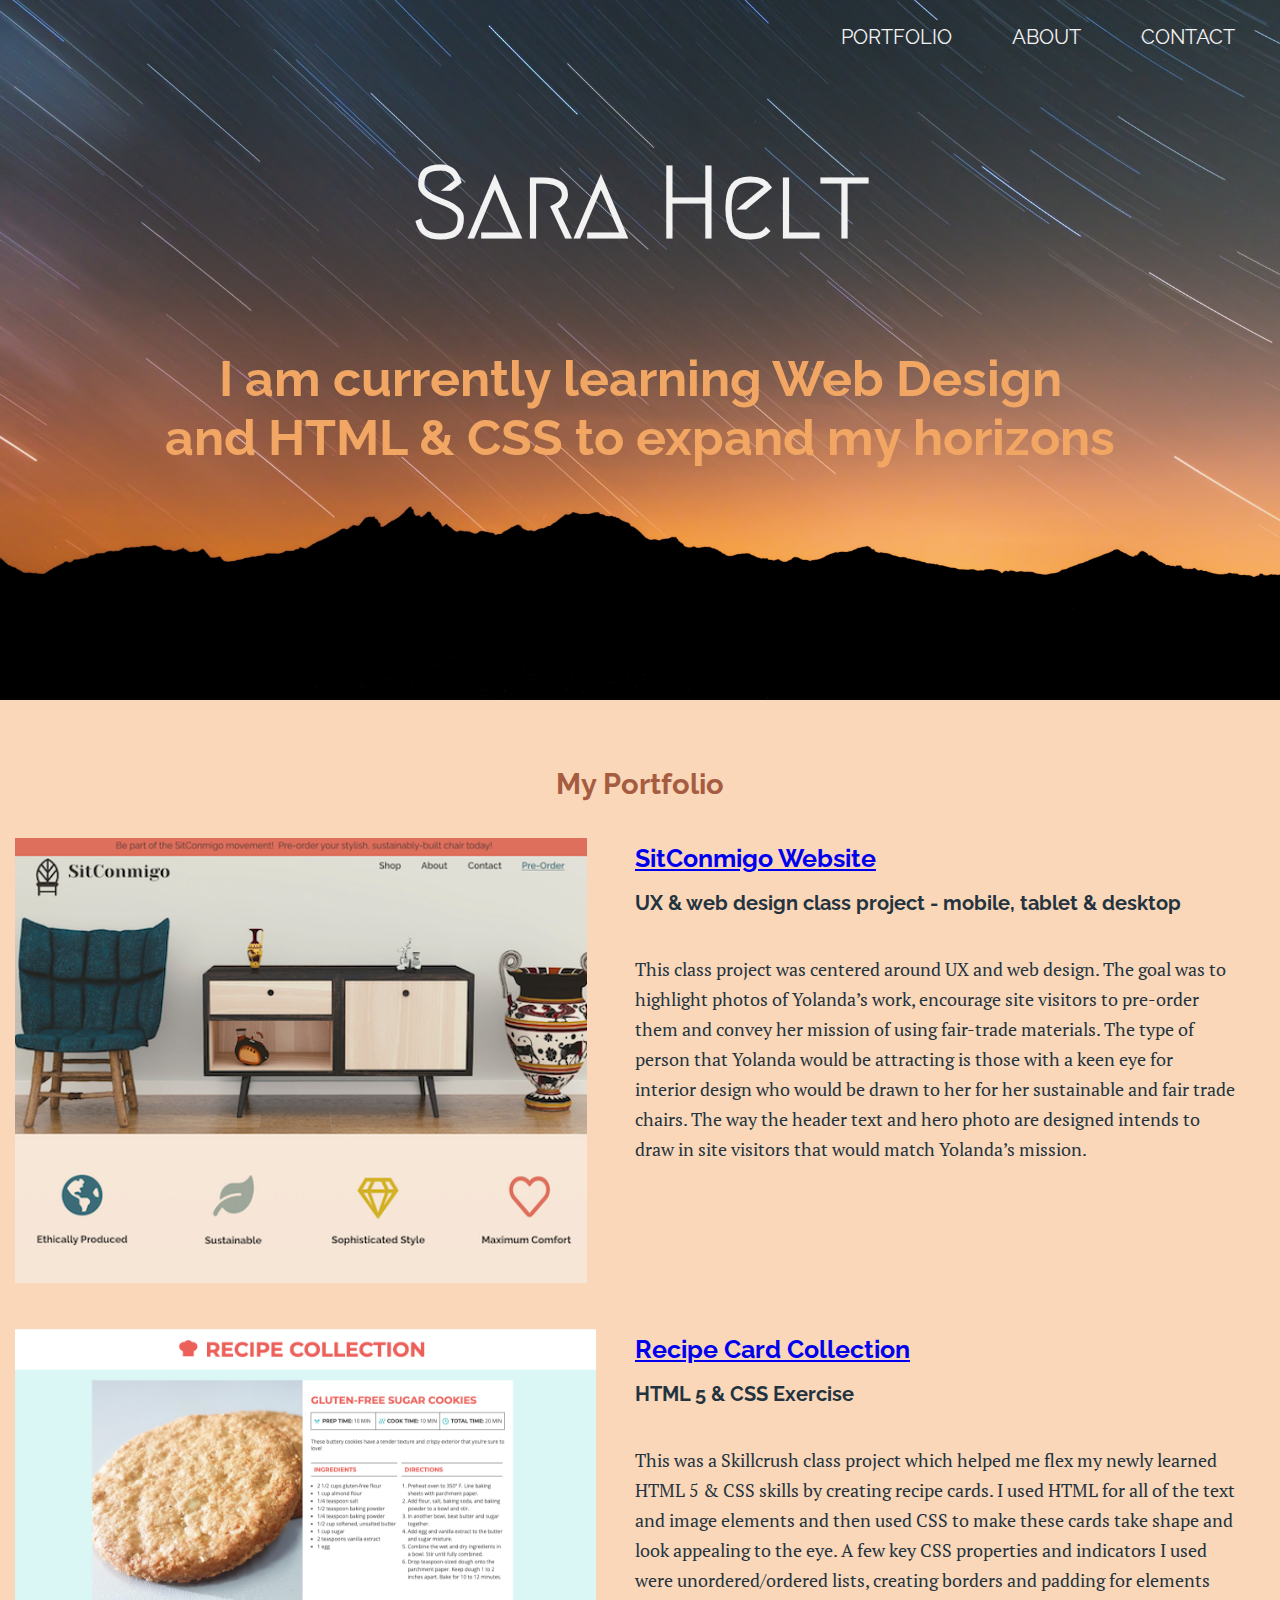
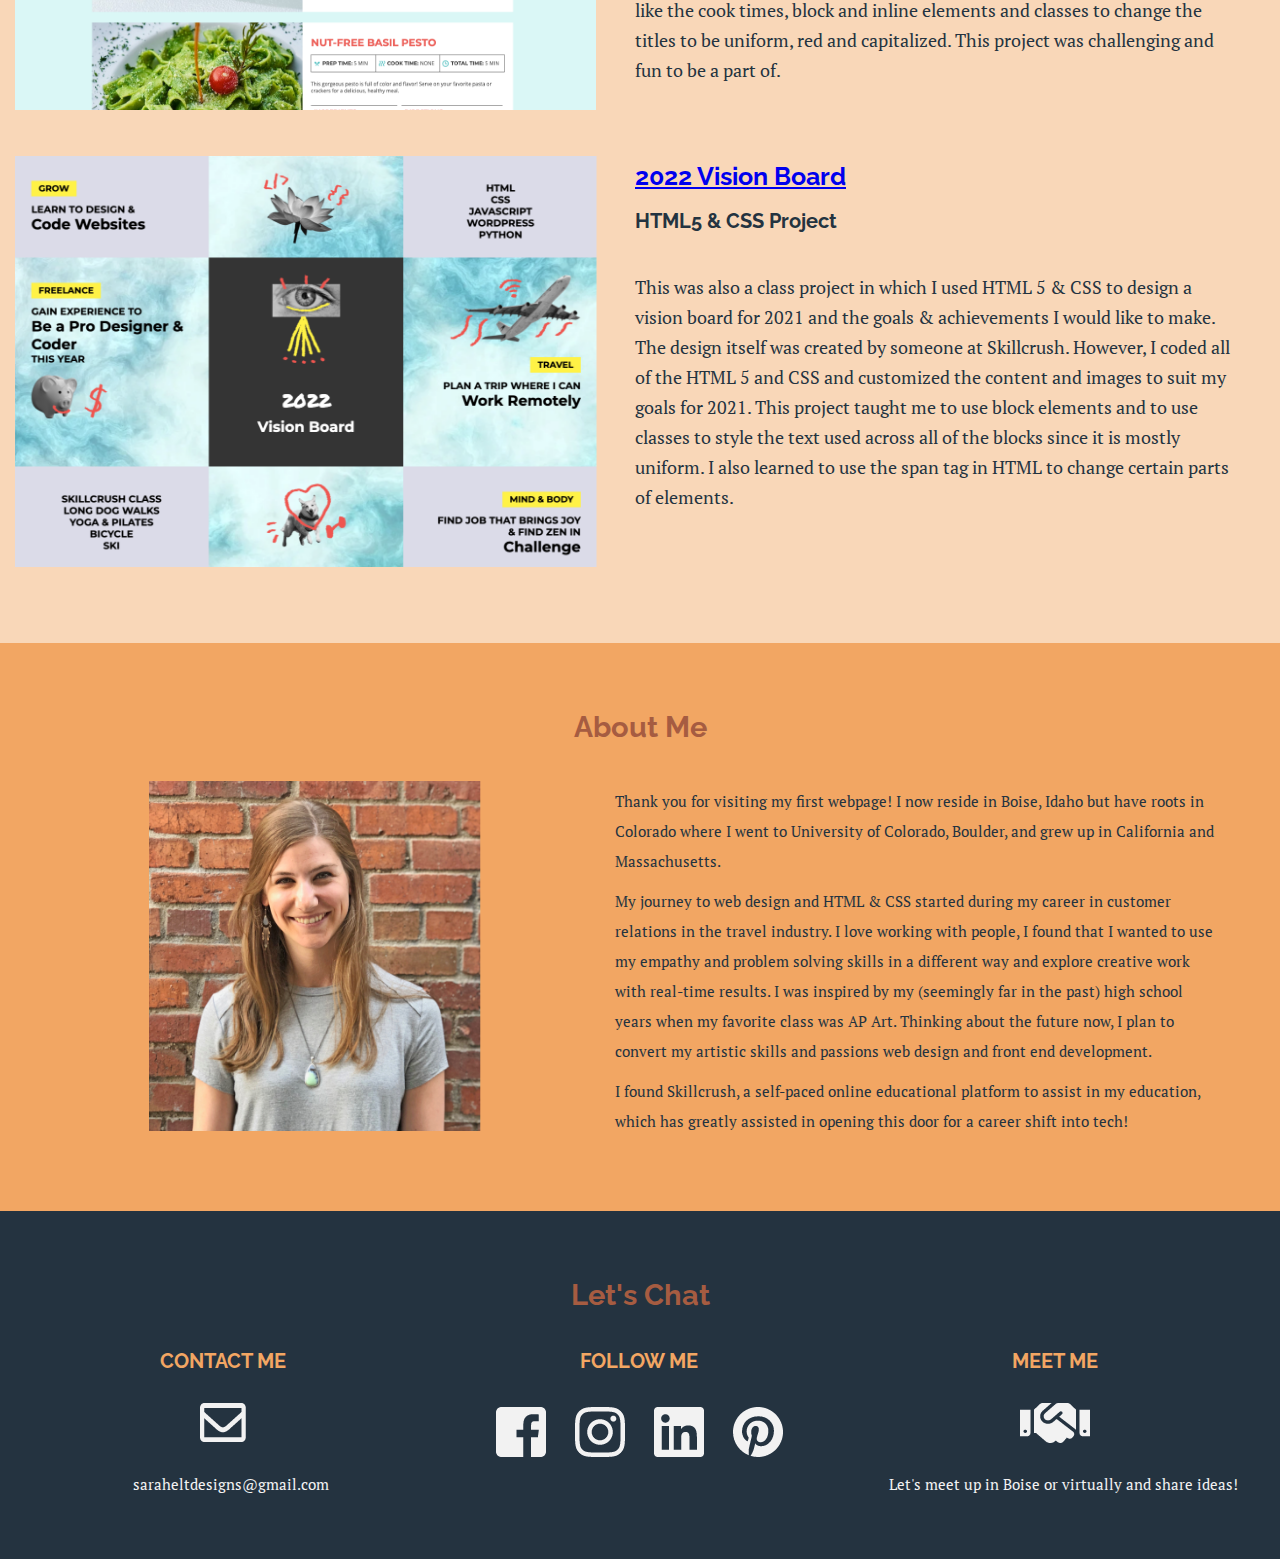
==== index.html @ 5b574b76 "Creating repo for portfolio project hosting" ====
<!doctype html>
<html lang="en">
  <head>
        <meta charset="utf-8">
        <meta name="viewport" content="width=device-width, initial-scale=1">
        <title>Sara Helt Designs</title>
        <link rel="stylesheet" href="css/normalize.css">
      	<link rel="stylesheet" href="css/main.css">
        <link rel="preconnect" href="https://fonts.gstatic.com">
        <link href="https://fonts.googleapis.com/css2?family=Megrim&family=PT+Serif&family=Raleway:wght@300;500&display=swap" rel="stylesheet">
  </head>
  <body>
      <header>
        <div class="full-width">
            <nav>
              <ul>
                <li><a href=#portfolio>Portfolio</a></li>
                <li><a href=#about>About</a></li>
                <li><a href =#footer>Contact</a></li>
              </ul>
            </nav>
        </div>
        <div class="full-width">
            <h1>Sara Helt</h1>
        </div>
        <div class="full-width">
            <h2>I am currently learning Web Design<br> and HTML & CSS to <span> expand my horizons</span></h2>
        </div>
      </header>

    <main>
    <section id="portfolio">
        <div class="title">
          <h3><span>My Portfolio</span></h3>
        </div>
        <div class="full-width">
            <div class="half-width">
              <img src="img/sitconmigo_thumbnail2.0.png" alt="sitconmigo"/>
            </div>
            <div class="half-width-left">
              <a href="file:///Users/sarahelt/Desktop/Skillcrush/Portfolio/sara-helt-milestone/milestone-portfolio-project/sitconmigo/sitconmigo_website.png" target="_BLANK"><h4>SitConmigo Website</h4></a>
              <h5>UX &amp; web design class project - mobile, tablet & desktop</h5>
              <p>This class project was centered around UX and web design. The goal was to highlight photos of Yolanda’s work, encourage site visitors to pre-order them and convey her mission of using fair-trade materials. The type of person that Yolanda would be attracting is those with a keen eye for interior design who would be drawn to her for her sustainable and fair trade chairs. The way the header text and hero photo are designed intends to draw in site visitors that would match Yolanda’s mission.</p>
            </div>
        </div>

        <div class= "full-width">
            <div class="half-width">
              <img src="img/recipe-cards-project-thbnl-xd.png" alt="recipe-cards"/>
            </div>
            <div class="half-width-left">
              <a href="file:///Users/sarahelt/Desktop/Skillcrush/Portfolio/sara-helt-milestone/milestone-portfolio-project/recipe_cards/index.html" target="_BLANK"><h4>Recipe Card Collection</h4></a>
              <h5>HTML 5 &amp; CSS Exercise</h5>
              <p>This was a Skillcrush class project which helped me flex my newly learned HTML 5 & CSS skills by creating recipe cards. I used HTML for all of the text and image elements and then used CSS to make these cards take shape and look appealing to the eye. A few key CSS properties and indicators I used were unordered/ordered lists, creating borders and padding for elements like the cook times, block and inline elements and classes to change the titles to be uniform, red and capitalized. This project was challenging and fun to be a part of. </p>
            </div>
        </div>

        <div class="full-width">
            <div class= "half-width">
              <img src="img/vision-board-xd.png" alt="vision-board"/>
            </div>
            <div class="half-width-left">
              <a href="file:///Users/sarahelt/Desktop/Skillcrush/Portfolio/sara-helt-milestone/milestone-portfolio-project/vision_board/index.html" target="_BLANK"><h4>2022 Vision Board</h4></a>
              <h5>HTML5 & CSS Project</h5>
              <p>This was also a class project in which I used HTML 5 & CSS to design a vision board for 2021 and the goals & achievements I would like to make. The design itself was created by someone at Skillcrush. However, I coded all of the HTML 5 and CSS and customized the content and images to suit my goals for 2021. This project taught me to use block elements and to use classes to style the text used across all of the blocks since it is mostly uniform. I also learned to use the span tag in HTML to change certain parts of elements. </p>
            </div>
        </div>
      </section>
      <section id="about">
        <div class="title">
          <h3><span>About Me</span></h3>
        </div>
        <div class="full-width">
          <div class="half-width">
            <img src="img/head-shot-xd.png" alt="head-shot"/>
          </div>
          <div class="half-width">
            <p>Thank you for visiting my first webpage! I now reside in Boise, Idaho but have roots in Colorado where I went to University of Colorado, Boulder, and grew up in California and Massachusetts.</p>
            <p>My journey to web design and HTML &amp; CSS started during my career in customer relations in the travel industry. I love working with people, I found that I wanted to use my empathy and problem solving skills in a different way and explore creative work with real-time results. I was inspired by my (seemingly far in the past) high school years when my favorite class was AP Art. Thinking about the future now, I plan to convert my artistic skills and passions web design and front end development.</p>
            <p>I found Skillcrush, a self-paced online educational platform to assist in my education, which has greatly assisted in opening this door for a career shift into tech!</p>
          </div>
        </div>
      </section>
      </main>
    <footer>
    <section id="footer">
      <div class="title">
          <h3><span>Let's Chat</span></h3>
      </div>
      <div class="full-width">
          <div class="third-width">
              <h5>Contact Me</h5>
              <a href="mailto:saraheltdesigns@gmail.com"><img src="img/envelope.png" id="envelope" alt="envelope icon" /></a>
              <p>saraheltdesigns@gmail.com</p>
          </div>
          <div class="third-width">
              <h5>Follow Me</h5>
                <a target="_blank" href="https://www.facebook.com/sara.helt.5/"><img src="img/facebook-square.png" alt="facebook-icon" class="button"/></a>
                <a target="_blank" href="https://www.instagram.com/helts102/"><img src="img/instagram.png" alt="instagram-icon" class="button"/></a>
                <a target="_blank" href="https://www.linkedin.com/in/sara-helt/"><img src="img/linkedin.png" alt="linkedin-icon" class="button"/></a>
                <a target="_blank" href="https://www.pinterest.com/smokinsara/_saved/"><img src="img/pinterest.png" alt="pinterest-icon" class="button"/></a>
          </div>
          <div class="third-width">
              <h5>Meet Me</h5>
              <img src="img/handshake.png" alt="handshake-icon" />
              <p>Let's meet up in Boise or virtually and share ideas!</p>
          </div>
        </div>
    </section>
    </footer>
  </body>
</html>
---- css/main.css ----
/**** BASE STYLE ***/
body{
  font-family: 'PT Serif', serif;
  font-size: 20px;
  background-color: #f9d7b8;
  color: #243340;
  margin: 0;
}

p,
h4{
margin: 0;
width: 600px;
float: right;
}

/***** GRID *****/
.full-width {
      width: 1250px;
      margin: 0 auto;
      overflow: auto;
}

.half-width {
      width: 600px;
      float: left;
      margin: 20px 0px;
    }

.half-width-left {
      width: 600px;
      float: left;
      margin: 20px 20px;
}

.third-width{
    width: 350px;
    display: inline-block;
    float: left;
    text-align: center;
}
.title{
  font-family: 'Raleway', sans-serif;
  font-size: 25px;
  color: #A65C41;
  text-align: center;
}

h3 span{
  display: inline-block;
  padding: 7px 7px 7px 7px;
  margin: 0;
}

h3{
  margin: 0;
  padding: 10px 0 10px 0;
}


/***** HEADER *****/
header {
    height: 700px;
    background: url('../img/marek-piwnicki-dark-unsplash-crop.png');
    background-size:cover;
    background-position: center;
}

header h1{
  font-family: 'Megrim', cursive;
  font-size:100px;
  color: #f2f2f2;
  text-align: center;
}

header h2{
  font-family:'Raleway', sans-serif;
  font-size: 50px;
  color: #F2A663;
  text-align: center;
  margin: 20px;
}

nav {
  font-family: 'Raleway', sans-serif;
  font-size: 15px;
  text-transform: uppercase;
  color:#f2f2f2;
  text-align: right;
}

nav ul{
  display: inline-block;
  list-style: none;
}

nav ul li{
  float: left;
  padding: 10px 30px;
}

nav ul li a{
  font-family: 'Raleway', sans-serif;
  font-size: 20px;
  text-transform: uppercase;
  text-decoration: none;
  color:#f2f2f2;
  text-align: right;
}



/**** PORTFOLIO *****/
.half-width-left h4, p{
    padding: 5px 0px;
  }

.half-width-left h4{
    font-size: 25px;
    text-decoration: underline;
    font-family: 'Raleway', sans-serif;
}

.half-width-left p{
  font-size: 18px;
  line-height: 30px;
}

#portfolio {
  padding: 50px 0;
}

#portfolio a:visited {
  text-decoration: none;
  color: #243340;
}

#portfolio h5{
  font-size: 20px;
  font-family: 'Raleway', sans-serif;
  padding-top: 20px;
}


/**** ABOUT ME *****/
#about img{
  display: block;
  margin-left: auto;
  margin-right: auto;
}

#about{
  background-color: #F2A663;
  padding: 50px 0;
}

#about title{
  padding: 20px 0;
}

#about p{
  font-size: 15px;
  line-height: 30px;
}

/***** CONTACT ME *****/
#footer{
  padding: 50px 0;
  text-align: center;
  background-color: #243340;
  background-size: cover;
}

#footer .third-width{
  width: 416px;
  padding: 10px 0;
  text-align: center;
  display: inline-block;
}

.third-width ul li{
  list-style: none;
  color: #f2f2f2;
  text-align: center;
  float: left;
}

#footer p{
  width: 350px;
  text-align: center;
  font-size: 15px;
  color: #f2f2f2;
  margin: 0 25px;
}

#footer h5{
  width: 350px;
  text-align: center;
  font-size: 20px;
  text-transform: uppercase;
  font-family: Raleway, sans-serif;
  color: #f2f2f2;
  margin: 0 auto;
  padding: 10px 0;
  color: #F2A663;
}

#footer img{
  padding: 20px 10px;
  text-align: center;
  line-height: 32px;
}

.button {
  border: none;
  padding: 16px 32px;
  text-align: center;
  font-size: 16px;
  margin: 4px 2px;
  opacity: 1;
  transition: 0.3s;
}

.button:hover {opacity: 0.6}
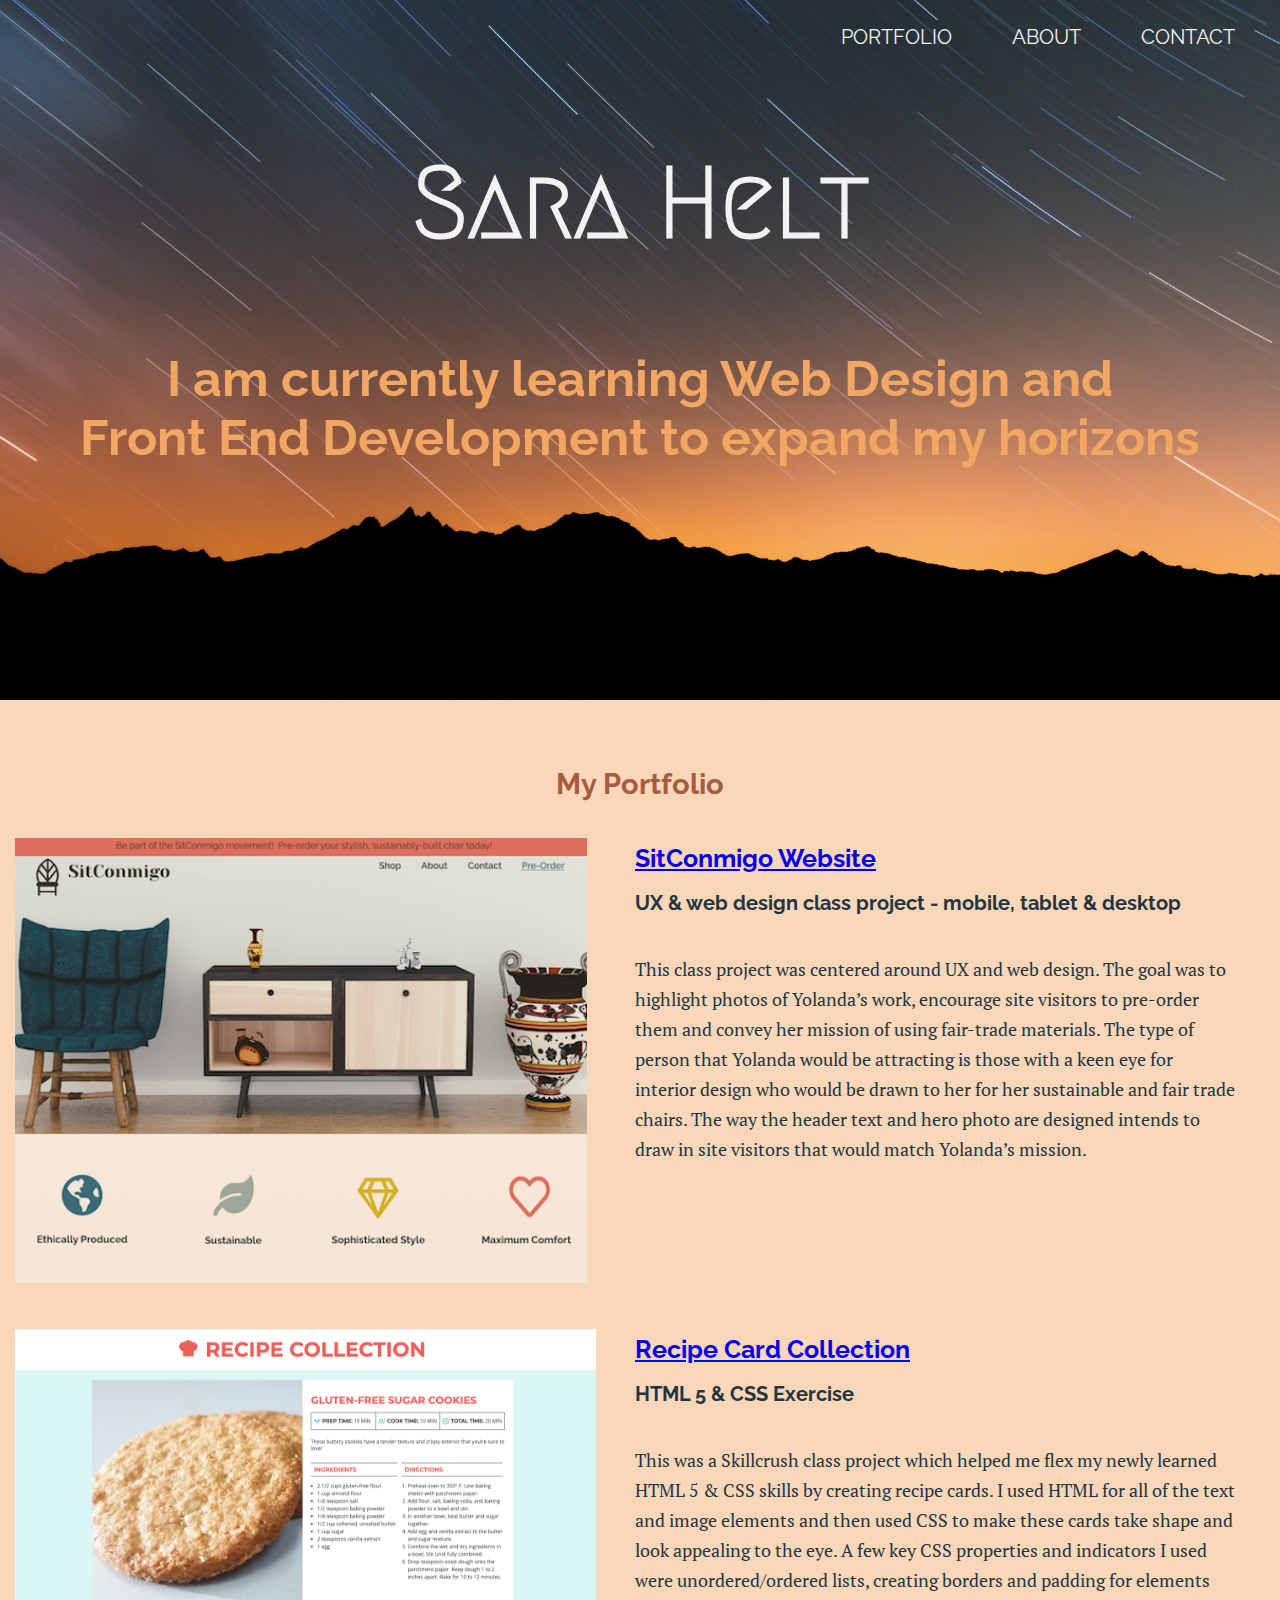
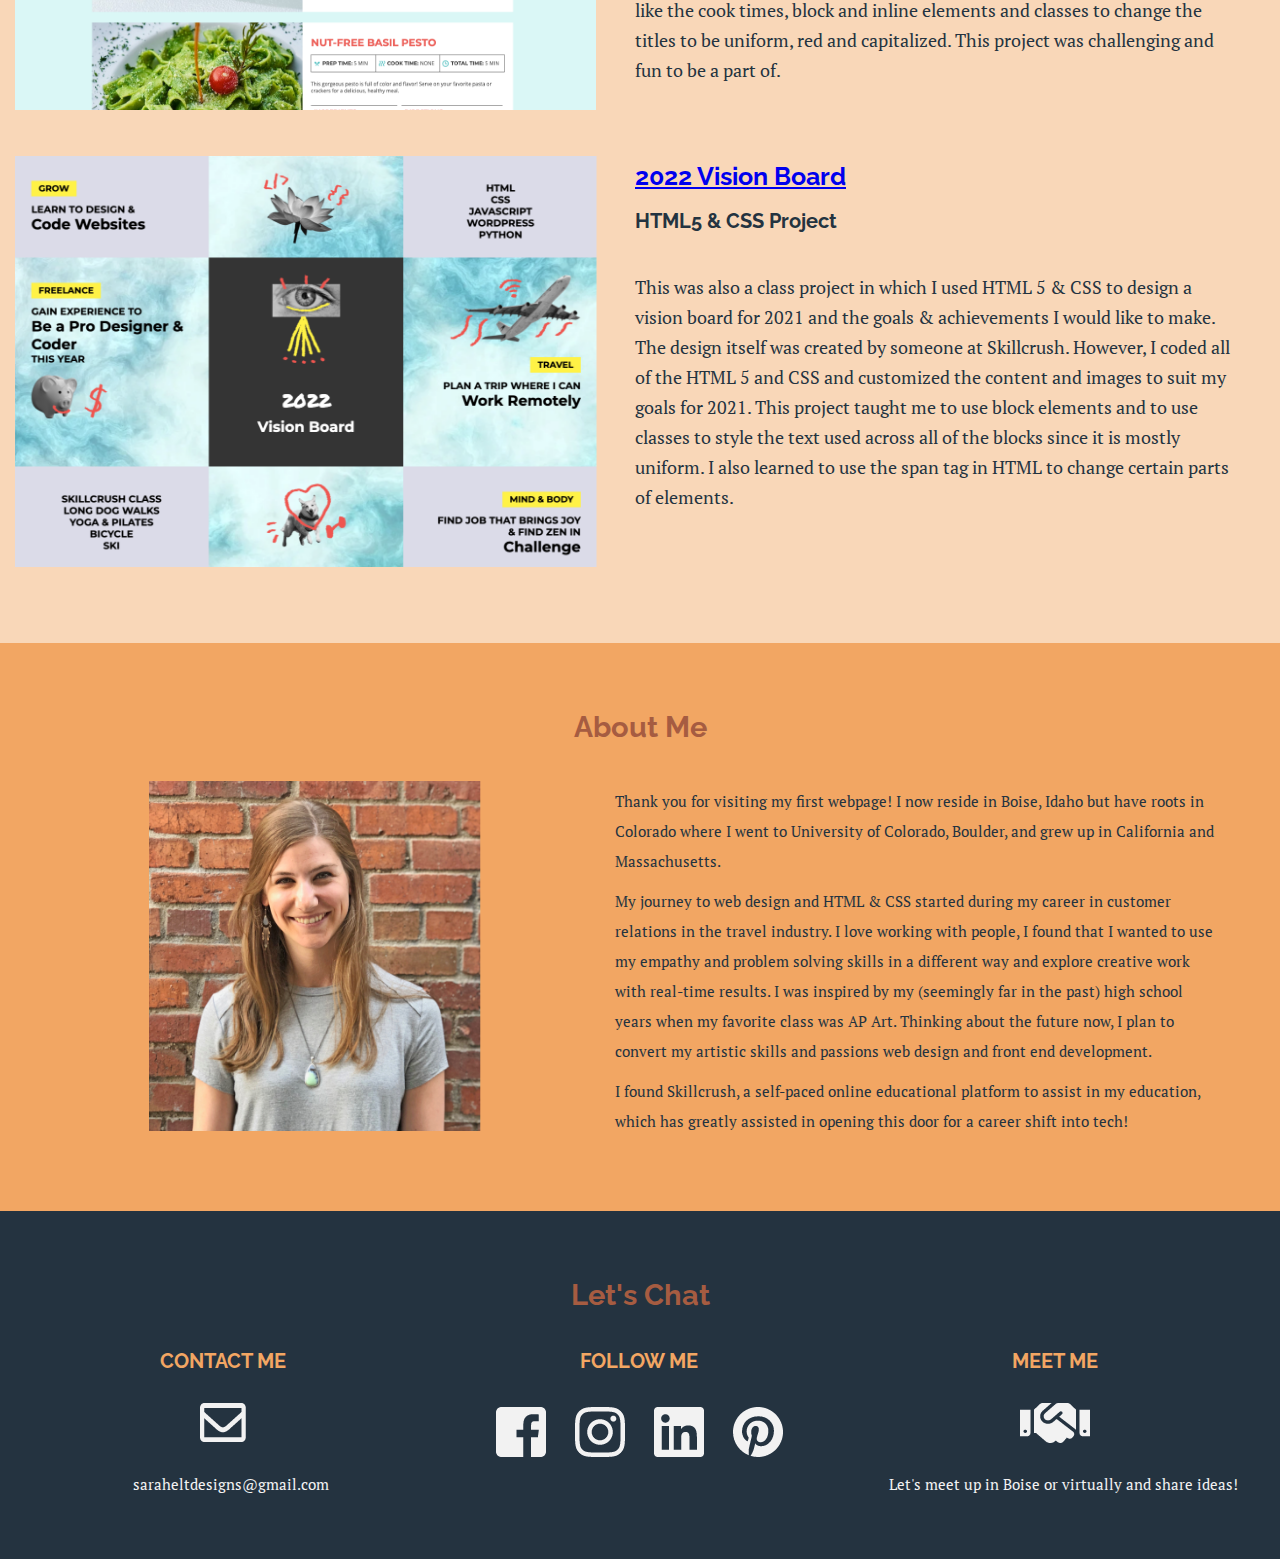
==== commit edca2ad5: "Update index.html" ====
--- a/index.html
+++ b/index.html
@@ -24,7 +24,7 @@
             <h1>Sara Helt</h1>
         </div>
         <div class="full-width">
-            <h2>I am currently learning Web Design<br> and HTML & CSS to <span> expand my horizons</span></h2>
+            <h2>I am currently learning Web Design and<br> Front End Development to <span> expand my horizons</span></h2>
         </div>
       </header>
 
